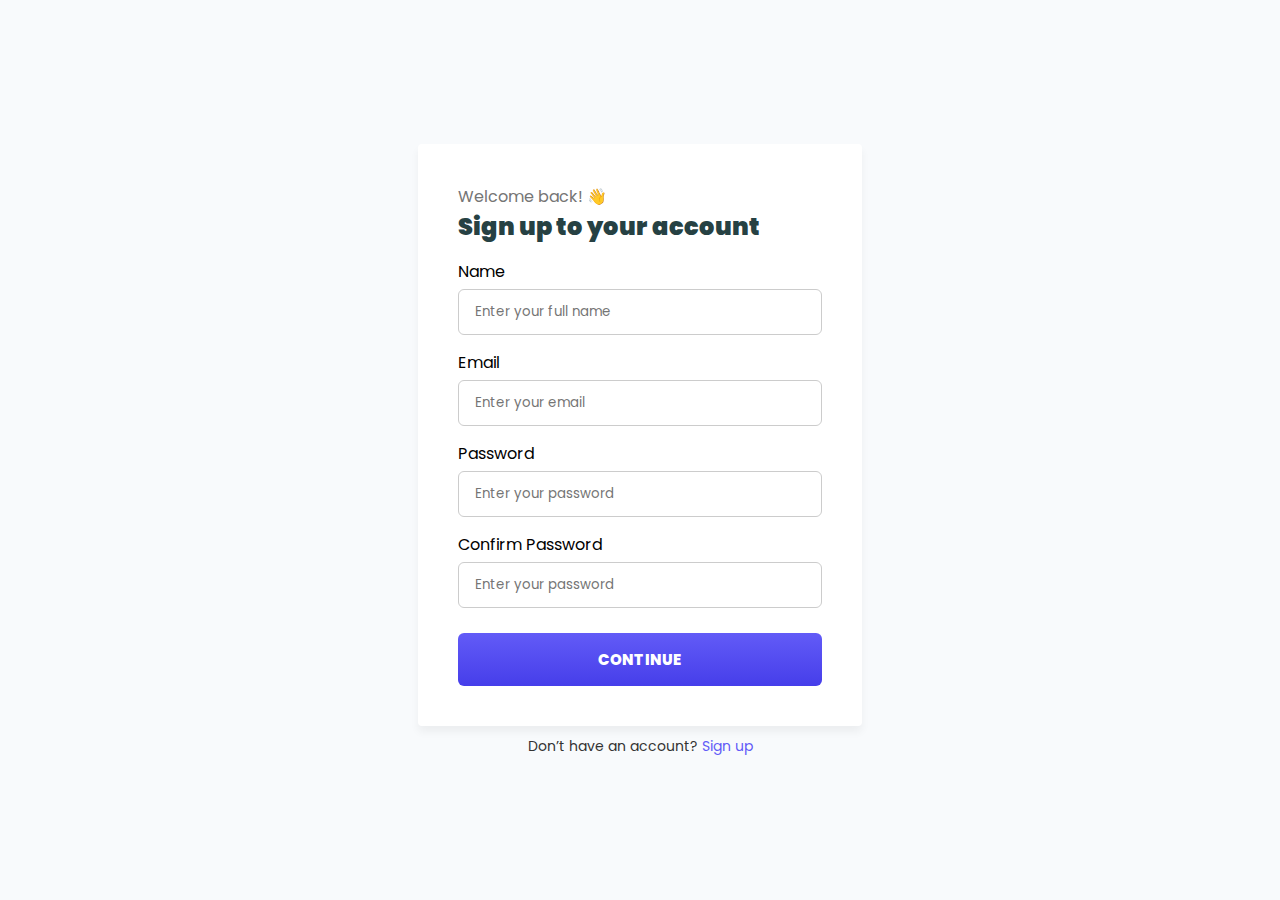
==== index.html @ f1469ee9 "done" ====
<!DOCTYPE html>
<html lang="en">

<head>
    <meta charset="UTF-8">
    <meta name="viewport" content="width=device-width, initial-scale=1.0">
    <link rel="stylesheet" href="./style.css">
    <title>Document</title>
</head>

<body>
    <main>
        <div class="container">
            <div class="form_area">
                <p class="sub-title">Welcome back! 👋</p>
                <h3 class="title">Sign up to your account</h3>
                <form id="signupForm" action="./profile.html">
                    <div class="form_group">
                        <label class="sub_title" for="name">Name</label>
                        <input placeholder="Enter your full name" id="name" class="form_style" type="text">
                    </div>

                    <div class="form_group">
                        <label class="sub_title" for="email">Email</label>
                        <input placeholder="Enter your email" id="email" class="form_style" type="email">
                    </div>

                    <div class="form_group">
                        <label class="sub_title" for="password">Password</label>
                        <input placeholder="Enter your password" id="password" class="form_style" type="password">
                    </div>

                    <div class="form_group">
                        <label class="sub_title" for="confirmPassword">Confirm Password</label>
                        <input placeholder="Enter your password" id="confirmPassword" class="form_style" type="password">
                    </div>

                    <div>
                        <button class="btn" onclick="submitForm()">CONTINUE</button>
                    </div>

                    <span id="genericError" class="err" style="display: none;">Error: All fields are mandatory!</span>
                </form>
            </div>
            <p class="sign-up_link">Don’t have an account? <a href="#">Sign up</a></p>
        </div>
    </main>
    <script src="./script.js"></script>
</body>

</html>
---- style.css ----
@import url('https://fonts.googleapis.com/css2?family=Poppins&display=swap');

* {
    margin: 0;
    padding: 0;
    box-sizing: border-box;
    font-family: 'Poppins', sans-serif;
}

a {
    text-decoration: none;
}

main {
    height: 100vh;
    display: flex;
    justify-content: center;
    align-items: center;
    background: #F8FAFC;
}

.container {
    display: flex;
    align-items: center;
    justify-content: center;
    flex-direction: column;
}

.form_area,
.profile_area {
    width: 444px;
    border-radius: 4px;
    background: #FFF;
    box-shadow: 0px 6px 8px 0px rgba(0, 0, 0, 0.05);
    padding: 40px;
}

.sub-title {
    color: #757575;
}

.title {
    color: #264143;
    font-weight: 900;
    font-size: 1.5em;
}

.form_group {
    display: flex;
    flex-direction: column;
    align-items: baseline;
    margin-top: 15px;
}

.form_style {
    width: 100%;
    padding: 12px 16px;
    border-radius: 6px;
    font-family: inherit;
    border: 1px solid #ccc;
    margin-top: 5px;
}

.form_style:focus {
    outline: none;
    border-color: #625BF7;
}

.btn {
    width: 100%;
    color: #fff;
    padding: 15px;
    margin: 25px 0px 0px;
    font-size: 15px;
    font-weight: 800;
    border: none;
    border-radius: 6px;
    background: linear-gradient(180deg, #625BF7 0%, #463EEA 100%);
    cursor: pointer;
}

.err {
    display: flex;
    justify-content: center;
    color: #625BF7;
    text-align: center;
    font-size: 18px;
    font-weight: 700;
}

.sign-up_link {
    color: #333;
    font-size: 14px;
    margin-top: 10px;
}

.sign-up_link a {
    color: #625BF7;
}

/* profile page css */

.profile-title {
    color: #625BF7;
    text-align: center;
    font-size: 24px;
    font-weight: 700;
    margin-bottom: 10px;
}

.profile-subtitle {
    color: #333;
    text-align: center;
    font-size: 24px;
    font-weight: 700;
}

.user-icon {
    text-align: center;
    margin: 10px 0;
}

.profile_area {
    text-align: center;
}

.profile_area p {
    color: #333;
    font-size: 18px;
}
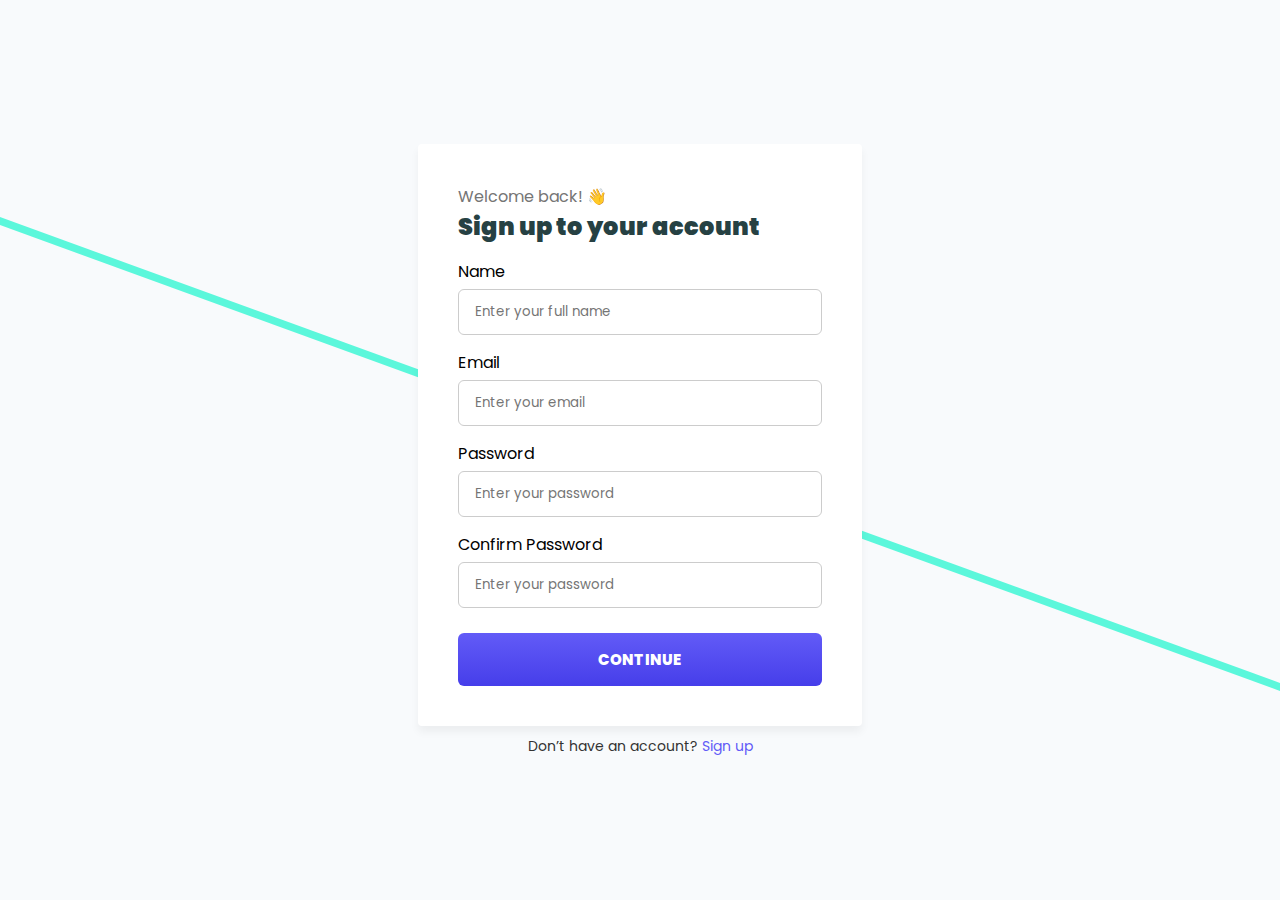
==== commit 6f22ac27: "done" ====
--- a/index.html
+++ b/index.html
@@ -10,6 +10,9 @@
 
 <body>
     <main>
+        <div class="design">
+            <div class="line"></div>
+        </div>
         <div class="container">
             <div class="form_area">
                 <p class="sub-title">Welcome back! 👋</p>
@@ -36,10 +39,10 @@
                     </div>
 
                     <div>
-                        <button class="btn" onclick="submitForm()">CONTINUE</button>
+                        <button class="btn" id="submitBtn">CONTINUE</button>
                     </div>
 
-                    <span id="genericError" class="err" style="display: none;">Error: All fields are mandatory!</span>
+                    <span id="genericError" class="err" style="display: none; margin-top: 15px;">Error: All fields are mandatory!</span>
                 </form>
             </div>
             <p class="sign-up_link">Don’t have an account? <a href="#">Sign up</a></p>
--- a/style.css
+++ b/style.css
@@ -19,11 +19,29 @@
     background: #F8FAFC;
 }
 
+.design{
+    position: absolute;
+    height: 100%;
+    width: 100%;
+    overflow: hidden;
+}
+
+.line{
+    position: absolute;
+    top: 50%;
+    left: 0%;
+    height: 150%;
+    width: 100%;
+    transform: skewY(20deg);
+    border-top: 8px solid #5BF7DB;
+}
+
 .container {
     display: flex;
     align-items: center;
     justify-content: center;
     flex-direction: column;
+    z-index: 1;
 }
 
 .form_area,
@@ -127,4 +145,31 @@
 .profile_area p {
     color: #333;
     font-size: 18px;
-}+}
+
+.profile-design{
+    position: absolute;
+    height: 100%;
+    width: 100%;
+    overflow: hidden;
+}
+.profile-line{
+    position: absolute;
+    top: 50%;
+    left: 0%;
+    height: 150%;
+    width: 100%;
+    background-color: #5BF7DB;
+    transform: skewY(20deg);
+}
+
+/* // `sm` applies to x-small devices (portrait phones, less than 576px) */
+@media (max-width: 510.98px) { 
+    .form_area, .profile_area{
+        width: 80vw;
+    }
+
+    .title {
+        font-size: 5vw;
+    }
+ }
